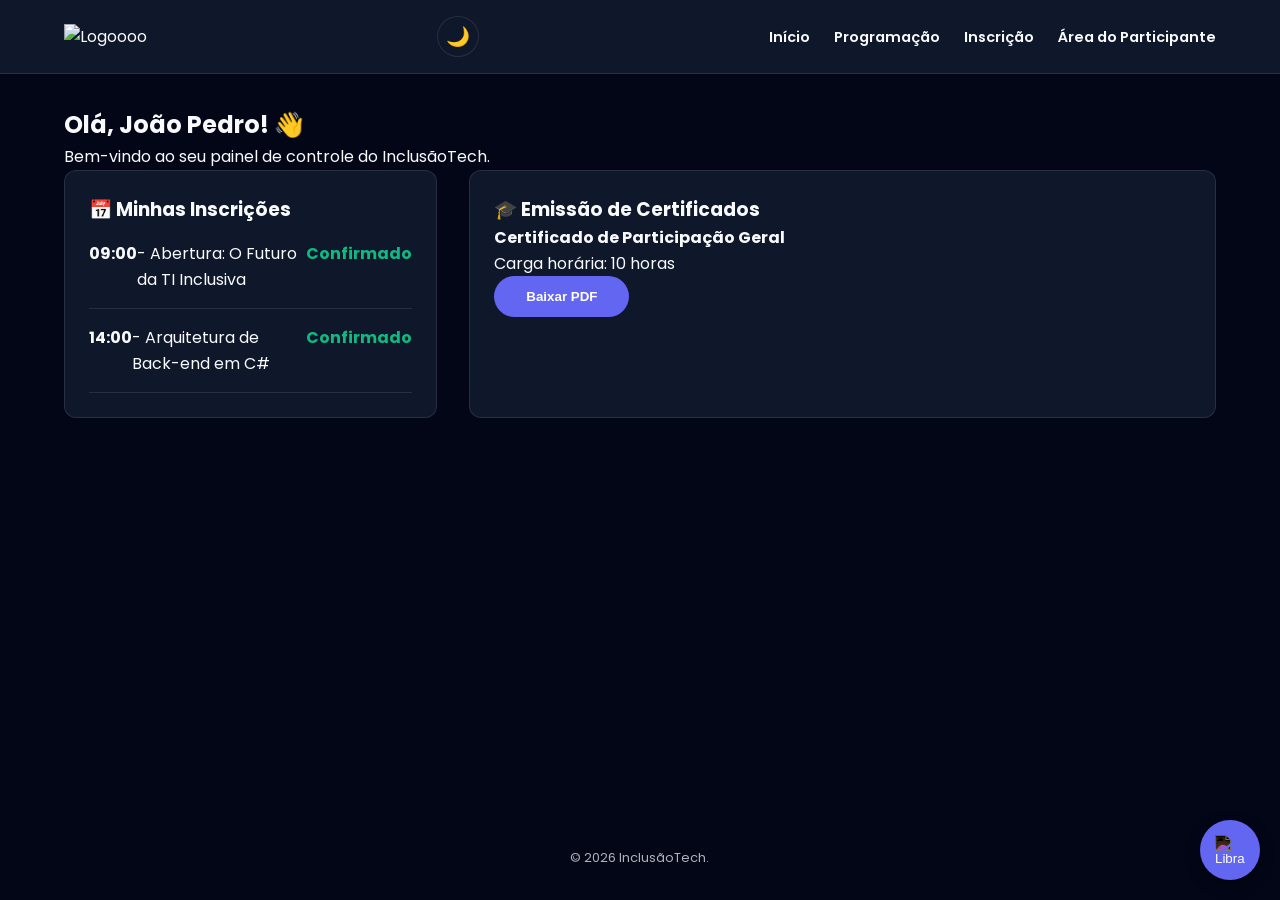
==== area-participante.html @ a6cc50b3 "Add files via upload" ====
<!DOCTYPE html>
<html lang="pt-BR">
<head>
    <meta charset="UTF-8">
    <meta name="viewport" content="width=device-width, initial-scale=1.0">
    <title>Área do Participante - InclusãoTech</title>
    <link rel="stylesheet" href="css/style.css">
</head>
<body>

    <header class="cabecalho-principal">
        <div class="container flex-container">
            <div class="logo">
                <img src="img/logo-placeholder.png" alt="Logoooo">
            </div>
            <button id="btn-tema" class="btn-tema" aria-label="Alternar tema">🌙</button>
            <nav class="navegacao-principal">
                <ul>
                    <li><a href="index.html">Início</a></li>
                    <li><a href="programacao.html">Programação</a></li>
                    <li><a href="formulario.html">Inscrição</a></li>
                    <li><a href="area-participante.html">Área do Participante</a></li>
                </ul>
            </nav>
        </div>
    </header>

    <main class="container">
        <section class="dashboard">
            <div class="boas-vindas">
                <h2>Olá, João Pedro! 👋</h2>
                <p>Bem-vindo ao seu painel de controle do InclusãoTech.</p>
            </div>

            <div class="grid-dashboard">
                
                <aside class="painel-agenda card-palestra">
                    <h3>📅 Minhas Inscrições</h3>
                    <ul class="lista-agenda">
                        <li>
                            <strong>09:00</strong> - Abertura: O Futuro da TI Inclusiva
                            <span class="status-confirmado">Confirmado</span>
                        </li>
                        <li>
                            <strong>14:00</strong> - Arquitetura de Back-end em C#
                            <span class="status-confirmado">Confirmado</span>
                        </li>
                    </ul>
                </aside>

                <section class="painel-certificados card-palestra">
                    <h3>🎓 Emissão de Certificados</h3>
                    <div class="certificado-item">
                        <div>
                            <h4>Certificado de Participação Geral</h4>
                            <p>Carga horária: 10 horas</p>
                        </div>
                        <button class="btn-primario">Baixar PDF</button>
                    </div>
                </section>

            </div>
        </section>
    </main>

    <footer class="rodape-principal">
        <div class="container"><p>&copy; 2026 InclusãoTech.</p></div>
    </footer>

    <button class="btn-libras" aria-label="Ativar tradutor de Libras">
        <img src="img/icone-libras.png" alt="Libras">
    </button>

    <script src="js/script.js"></script>
</body>
</html>
---- css/style.css ----
@import url('https://fonts.googleapis.com/css2?family=Poppins:wght@300;400;600;700&display=swap');

:root {
    /* TEMA ESCURO  */
    --cor-fundo: #020617;
    --cor-card: #0f172a;
    --cor-texto: #f8fafc;
    --cor-texto-mutado: #94a3b8;
    --cor-primaria: #6366f1; 
    --cor-secundaria: #f43f5e;
    --borda: 1px solid rgba(255, 255, 255, 0.1);
    --radius: 12px;
}

body.dark-theme {
    /* TEMA CLARO  */
    --cor-fundo: #f1f5f9;
    --cor-card: #ffffff;
    --cor-texto: #0f172a;
    --cor-texto-mutado: #475569;
    --cor-primaria: #4f46e5;
    --borda: 1px solid rgba(0, 0, 0, 0.1);
}


* { margin: 0; padding: 0; box-sizing: border-box; }

body {
    font-family: 'Poppins', sans-serif;
    background-color: var(--cor-fundo);
    color: var(--cor-texto);
    line-height: 1.6;
    transition: all 0.3s ease;
    min-height: 100vh;
    display: flex;
    flex-direction: column;
}

.container { width: 90%; max-width: 1200px; margin: 0 auto; }
.flex-container { display: flex; justify-content: space-between; align-items: center; flex-wrap: wrap; }
main { flex-grow: 1; padding: 2rem 0; }


.card-base, .simple-card, .bento-item, .card-palestra {
    background-color: var(--cor-card);
    border: var(--borda);
    border-radius: var(--radius);
    padding: 1.5rem;
    transition: transform 0.3s ease, box-shadow 0.3s ease;
}

.card-base:hover, .simple-card:hover, .bento-item:hover, .card-palestra:hover {
    transform: translateY(-8px); 
    box-shadow: 0 10px 20px rgba(0,0,0,0.2);
}

/* 
   Cabeçalho e Botões 
 */
.cabecalho-principal {
    background-color: var(--cor-card);
    padding: 1rem 0;
    border-bottom: var(--borda);
}

.logo img { max-height: 40px; }

.navegacao-principal ul { list-style: none; display: flex; gap: 1.5rem; }
.navegacao-principal a { text-decoration: none; color: var(--cor-texto); font-weight: 600; font-size: 0.9rem; }
.navegacao-principal a:hover { color: var(--cor-primaria); }

.btn-tema {
    background: none; border: var(--borda); font-size: 1.2rem; cursor: pointer; padding: 0.5rem; border-radius: 50%;
}

.btn-primario, .btn-secundario {
    display: inline-block; padding: 0.8rem 2rem; border-radius: 50px; 
    text-decoration: none; font-weight: bold; cursor: pointer; transition: 0.3s; border: none;
}
.btn-primario { background-color: var(--cor-primaria); color: white; }
.btn-secundario { background-color: transparent; color: var(--cor-primaria); border: 2px solid var(--cor-primaria); }

.btn-primario:hover { transform: scale(1.05); }

/* 
   Hero, Stats, e Bento do Index
*/
.hero { padding: 4rem 0; text-align: center; }
.hero h1 { font-size: 2.5rem; color: var(--cor-primaria); margin-bottom: 1rem; }
.hero-botoes { display: flex; gap: 1rem; justify-content: center; margin-top: 2rem; }

.estatisticas { padding: 2rem 0; }
.grid-stats { display: grid; grid-template-columns: repeat(auto-fit, minmax(200px, 1fr)); gap: 1.5rem; }
.stat-numero { display: block; font-size: 2rem; font-weight: 700; color: var(--cor-secundaria); }

.bento-grid { display: grid; grid-template-columns: 1fr; gap: 1.5rem; margin-top: 2rem; }

@media (min-width: 992px) {
    .bento-grid { grid-template-columns: repeat(3, 1fr); }
    .bento-grande { grid-column: 1 / 3; }
    .bento-largo { grid-column: 2 / 4; }
    .hero { text-align: left; }
    .hero-botoes { justify-content: flex-start; }
}

/* 
   5. Página: Programação
 */
.grid-programacao { display: grid; grid-template-columns: repeat(auto-fit, minmax(300px, 1fr)); gap: 1.5rem; margin-top: 2rem; }
.card-hora { color: var(--cor-secundaria); font-weight: bold; font-size: 1.2rem; display: block; margin-bottom: 0.5rem; }
.badge-acessibilidade { background: rgba(99, 102, 241, 0.1); color: var(--cor-primaria); padding: 0.2rem 0.6rem; border-radius: 4px; font-size: 0.8rem; }

/* 
   Página: Formulário
 */
.secao-formulario { max-width: 700px; margin: 2rem auto; }
.form-inscricao fieldset { border: var(--borda); padding: 1.5rem; border-radius: var(--radius); margin-bottom: 1.5rem; }
.form-inscricao legend { padding: 0 0.5rem; font-weight: bold; color: var(--cor-primaria); }

.grupo-input { margin-bottom: 1rem; display: flex; flex-direction: column; }
.grupo-input input, .grupo-input select {
    padding: 0.8rem; border-radius: 8px; border: var(--borda); background: var(--cor-fundo); color: var(--cor-texto); margin-top: 0.4rem;
}
.linha-dupla { display: grid; grid-template-columns: 1fr 1fr; gap: 1rem; }

/* 
    Página Participante
*/
.grid-dashboard { display: grid; grid-template-columns: 1fr; gap: 2rem; }
.lista-agenda { list-style: none; }
.lista-agenda li { padding: 1rem 0; border-bottom: var(--borda); display: flex; justify-content: space-between; }
.status-confirmado { color: #10b981; font-weight: bold; }

@media (min-width: 992px) {
    .grid-dashboard { grid-template-columns: 1fr 2fr; }
}

/* =
   Rodapé e Libras
 */
.rodape-principal { text-align: center; padding: 2rem; opacity: 0.7; font-size: 0.8rem; }

.btn-libras {
    position: fixed; bottom: 20px; right: 20px; background-color: var(--cor-primaria); border: none; border-radius: 50%; width: 60px; height: 60px; cursor: pointer; box-shadow: 0 5px 15px rgba(0,0,0,0.3); display: flex; justify-content: center; align-items: center;
}
.btn-libras img { width: 30px; filter: invert(1); }
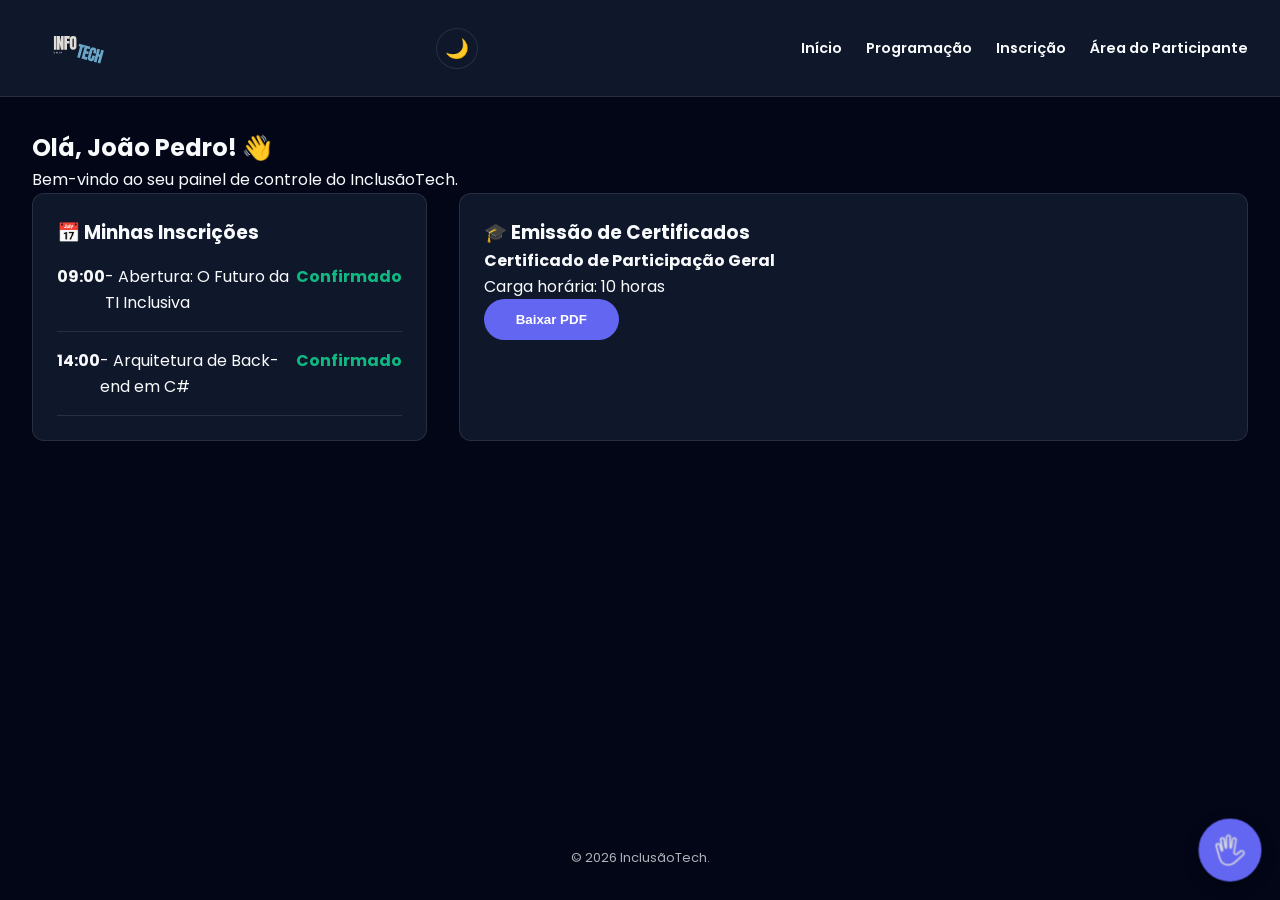
==== commit 42aa3a5a: "Ajuste de layout full-width, nova logo e correção da checkbox" ====
--- a/area-participante.html
+++ b/area-participante.html
@@ -11,7 +11,7 @@
     <header class="cabecalho-principal">
         <div class="container flex-container">
             <div class="logo">
-                <img src="img/logo-placeholder.png" alt="Logoooo">
+                <img src="img/INFo.svg" >
             </div>
             <button id="btn-tema" class="btn-tema" aria-label="Alternar tema">🌙</button>
             <nav class="navegacao-principal">
@@ -68,8 +68,7 @@
     </footer>
 
     <button class="btn-libras" aria-label="Ativar tradutor de Libras">
-        <img src="img/icone-libras.png" alt="Libras">
-    </button>
+<img src="img/Libras.png" alt="Sinal de Libras">    </button>
 
     <script src="js/script.js"></script>
 </body>
--- a/css/style.css
+++ b/css/style.css
@@ -24,6 +24,9 @@
 }
 
 
+
+
+
 * { margin: 0; padding: 0; box-sizing: border-box; }
 
 body {
@@ -37,9 +40,23 @@
     flex-direction: column;
 }
 
-.container { width: 90%; max-width: 1200px; margin: 0 auto; }
-.flex-container { display: flex; justify-content: space-between; align-items: center; flex-wrap: wrap; }
-main { flex-grow: 1; padding: 2rem 0; }
+.container { 
+    width: 95%;          
+    max-width: 1600px;   
+    margin: 0 auto; 
+}
+
+.flex-container { 
+    display: flex; 
+    justify-content: space-between; 
+    align-items: center; 
+    flex-wrap: wrap; 
+}
+
+main { 
+    flex-grow: 1; 
+    padding: 2rem 0; 
+}
 
 
 .card-base, .simple-card, .bento-item, .card-palestra {
@@ -60,41 +77,175 @@
  */
 .cabecalho-principal {
     background-color: var(--cor-card);
-    padding: 1rem 0;
+    padding: 0.5rem 0;
     border-bottom: var(--borda);
-}
-
-.logo img { max-height: 40px; }
-
-.navegacao-principal ul { list-style: none; display: flex; gap: 1.5rem; }
-.navegacao-principal a { text-decoration: none; color: var(--cor-texto); font-weight: 600; font-size: 0.9rem; }
-.navegacao-principal a:hover { color: var(--cor-primaria); }
+    width: 100%; 
+}
+
+.logo img {
+    max-height: 80px; 
+    width: auto;      
+    display: block;   
+    transition: transform 0.3s ease;
+}
+
+
+.logo img:hover {
+    transform: scale(1.05);
+}
+
+
+@media (max-width: 600px) {
+    .logo img {
+        max-height: 60px;
+    }
+}
+
+.navegacao-principal ul { 
+    list-style: none; 
+    display: flex; 
+    gap: 1.5rem; }
+
+.navegacao-principal a { 
+    text-decoration: none; 
+    color: var(--cor-texto); 
+    font-weight: 600; 
+    font-size: 0.9rem; }
+
+.navegacao-principal a:hover { 
+    color: var(--cor-primaria); }
 
 .btn-tema {
-    background: none; border: var(--borda); font-size: 1.2rem; cursor: pointer; padding: 0.5rem; border-radius: 50%;
+    background: none; 
+    border: var(--borda); 
+    font-size: 1.2rem; 
+    cursor: pointer; 
+    padding: 0.5rem; 
+    border-radius: 50%;
 }
 
 .btn-primario, .btn-secundario {
-    display: inline-block; padding: 0.8rem 2rem; border-radius: 50px; 
-    text-decoration: none; font-weight: bold; cursor: pointer; transition: 0.3s; border: none;
-}
-.btn-primario { background-color: var(--cor-primaria); color: white; }
-.btn-secundario { background-color: transparent; color: var(--cor-primaria); border: 2px solid var(--cor-primaria); }
-
-.btn-primario:hover { transform: scale(1.05); }
+    display: inline-block; 
+    padding: 0.8rem 2rem; 
+    border-radius: 50px; 
+    text-decoration: none; 
+    font-weight: bold; 
+    cursor: pointer; 
+    transition: 0.3s; 
+    border: none;
+}
+.btn-primario { 
+    background-color: 
+    var(--cor-primaria); 
+    color: white; 
+}
+
+.btn-secundario { 
+    background-color: transparent; 
+    color: var(--cor-primaria); 
+    border: 2px solid 
+    var(--cor-primaria); 
+}
+
+.btn-primario:hover { 
+    transform: scale(1.05); 
+}
+
+.btn-secundario:hover {
+    transform: scale(1.05);
+}
+
 
 /* 
    Hero, Stats, e Bento do Index
 */
-.hero { padding: 4rem 0; text-align: center; }
-.hero h1 { font-size: 2.5rem; color: var(--cor-primaria); margin-bottom: 1rem; }
-.hero-botoes { display: flex; gap: 1rem; justify-content: center; margin-top: 2rem; }
-
-.estatisticas { padding: 2rem 0; }
-.grid-stats { display: grid; grid-template-columns: repeat(auto-fit, minmax(200px, 1fr)); gap: 1.5rem; }
-.stat-numero { display: block; font-size: 2rem; font-weight: 700; color: var(--cor-secundaria); }
-
-.bento-grid { display: grid; grid-template-columns: 1fr; gap: 1.5rem; margin-top: 2rem; }
+
+.hero { 
+    padding: 4rem 0; 
+    text-align: center; 
+}
+
+.hero h1 { 
+    font-size: 2.5rem; 
+    color: var(--cor-primaria); 
+    margin-bottom: 1rem; 
+}
+
+.hero-botoes { 
+    display: flex; 
+    gap: 1rem; 
+    justify-content: center; 
+    margin-top: 2rem; 
+}
+
+
+.hero-wrapper {
+    padding: rem 0;
+}
+
+.hero-grid {
+    display: flex;
+    align-items: center; /* Centraliza a imagem verticalmente com o texto */
+    justify-content: space-between;
+    gap: 3rem; /* Aumentamos um pouco o espaço entre texto e imagem */
+}
+
+.hero-conteudo {
+    /* MÁGICA AQUI: O texto ganha mais espaço (60%) */
+    flex: 0 0 60%; 
+    text-align: left;
+}
+
+.hero-imagem {
+    margin-top: 2rem;
+    flex: 0 0 40%;
+    display: flex;
+    justify-content: center; /* Centraliza a foto no espaço dela */
+}
+
+.hero-imagem img {
+    width: 100%;
+    /* Limita a altura para não ficar um paredão gigante */
+    height: 380px; 
+    object-fit: cover; /* Corta as sobras sem esticar */
+    border-radius: var(--radius); /* Mantém o arredondado que você gosta */
+    box-shadow: 0 10px 25px rgba(0,0,0,0.2); /* Sombra suave pro PIM */
+}
+
+/* No Mobile (celular), volta a ficar um embaixo do outro */
+@media (max-width: 992px) {
+    .hero-grid {
+        flex-direction: column-reverse; /* Foto embaixo, texto em cima (melhor pra SEO) */
+        text-align: center;
+    }
+    .hero-conteudo { text-align: center; flex: 1 1 100%; }
+    .hero-imagem { flex: 1 1 100%; }
+    .hero-imagem img { height: 280px; }
+}
+
+.estatisticas { 
+    padding: 2rem 0; 
+}
+
+.grid-stats { 
+    display: grid; 
+    grid-template-columns: repeat(auto-fit, minmax(200px, 1fr)); 
+    gap: 1.5rem; 
+}
+
+.stat-numero { 
+    display: block; 
+    font-size: 2rem; 
+    font-weight: 700; 
+    color: var(--cor-secundaria); 
+}
+
+.bento-grid { 
+    display: grid; 
+    grid-template-columns: 1fr; 
+    gap: 1.5rem; 
+    margin-top: 2rem; 
+}
 
 @media (min-width: 992px) {
     .bento-grid { grid-template-columns: repeat(3, 1fr); }
@@ -105,43 +256,237 @@
 }
 
 /* 
-   5. Página: Programação
+   Página: Programação
  */
-.grid-programacao { display: grid; grid-template-columns: repeat(auto-fit, minmax(300px, 1fr)); gap: 1.5rem; margin-top: 2rem; }
-.card-hora { color: var(--cor-secundaria); font-weight: bold; font-size: 1.2rem; display: block; margin-bottom: 0.5rem; }
-.badge-acessibilidade { background: rgba(99, 102, 241, 0.1); color: var(--cor-primaria); padding: 0.2rem 0.6rem; border-radius: 4px; font-size: 0.8rem; }
+.grid-programacao { 
+    display: grid; 
+    grid-template-columns: 
+    repeat(auto-fit, minmax(300px, 1fr)); 
+    gap: 1.5rem; 
+    margin-top: 2rem; 
+}
+
+.card-hora { 
+    color: 
+    var(--cor-secundaria); 
+    font-weight: bold; 
+    font-size: 1.2rem; 
+    display: block; 
+    margin-bottom: 0.5rem; 
+}
+
+.badge-acessibilidade { 
+    background: rgba(99, 102, 241, 0.1); 
+    color: var(--cor-primaria); 
+    padding: 0.2rem 0.6rem; 
+    border-radius: 4px; 
+    font-size: 0.8rem; 
+}
 
 /* 
    Página: Formulário
  */
-.secao-formulario { max-width: 700px; margin: 2rem auto; }
-.form-inscricao fieldset { border: var(--borda); padding: 1.5rem; border-radius: var(--radius); margin-bottom: 1.5rem; }
-.form-inscricao legend { padding: 0 0.5rem; font-weight: bold; color: var(--cor-primaria); }
-
-.grupo-input { margin-bottom: 1rem; display: flex; flex-direction: column; }
-.grupo-input input, .grupo-input select {
-    padding: 0.8rem; border-radius: 8px; border: var(--borda); background: var(--cor-fundo); color: var(--cor-texto); margin-top: 0.4rem;
-}
-.linha-dupla { display: grid; grid-template-columns: 1fr 1fr; gap: 1rem; }
+
+.secao-formulario { 
+    max-width: 700px; 
+    margin: 2rem auto; 
+}
+
+.form-inscricao fieldset { 
+    border: var(--borda); 
+    padding: 1.5rem; 
+    border-radius: var(--radius); 
+    margin-bottom: 1.5rem; 
+}
+
+.form-inscricao legend { 
+    padding: 0 0.5rem; 
+    font-weight: bold; 
+    color: var(--cor-primaria); 
+}
+
+.grupo-input { 
+    margin-bottom: 1.2rem; 
+    display: flex; 
+    flex-direction: column; 
+}
+
+.grupo-input input, 
+.grupo-input select {
+    width: 100%; 
+    padding: 0.8rem; 
+    border-radius: 8px; 
+    border: var(--borda); 
+    background: var(--cor-fundo); 
+    color: var(--cor-texto); 
+    margin-top: 0.4rem;
+    font-family: inherit;
+}
+
+.linha-dupla { 
+    display: grid; 
+    grid-template-columns: 1fr 1fr; 
+    gap: 1rem; 
+}
+
+
+.checkbox-container {
+    display: flex; 
+    flex-direction: row; 
+    align-items: center; 
+    gap: 15px; 
+    margin-top: 1.5rem;
+    padding: 1rem;
+    background: rgba(99, 102, 241, 0.05);
+    border-radius: var(--radius);
+    cursor: pointer;
+}
+
+
+.form-inscricao .checkbox-container input[type="checkbox"] {
+    width: 20px; 
+    height: 20px;
+    margin: 0;
+    flex-shrink: 0; 
+}
+
+.checkbox-container label {
+    font-size: 0.85rem;
+    cursor: pointer;
+    margin: 0;
+    line-height: 1.4;
+}
 
 /* 
     Página Participante
 */
-.grid-dashboard { display: grid; grid-template-columns: 1fr; gap: 2rem; }
-.lista-agenda { list-style: none; }
-.lista-agenda li { padding: 1rem 0; border-bottom: var(--borda); display: flex; justify-content: space-between; }
-.status-confirmado { color: #10b981; font-weight: bold; }
+.grid-dashboard { 
+    display: grid; 
+    grid-template-columns: 1fr; 
+    gap: 2rem; 
+}
+
+.lista-agenda { 
+    list-style: none; 
+}
+
+.lista-agenda li { 
+    padding: 1rem 0; 
+    border-bottom: 
+    var(--borda); 
+    display: flex; 
+    justify-content: space-between; 
+}
+
+.status-confirmado { 
+    color: #10b981; 
+    font-weight: bold; 
+}
 
 @media (min-width: 992px) {
     .grid-dashboard { grid-template-columns: 1fr 2fr; }
 }
 
-/* =
+/* 
    Rodapé e Libras
+*/
+.rodape-principal { 
+    text-align: center; 
+    padding: 2rem; 
+    opacity: 0.7; 
+    font-size: 0.8rem; 
+}
+
+.btn-libras {
+    position: fixed; 
+    bottom: 20px; 
+    right: 20px; 
+    background-color: 
+    var(--cor-primaria); 
+    border: none; 
+    border-radius: 50%; 
+    width: 60px; 
+    height: 60px; 
+    cursor: pointer; 
+    box-shadow: 0 5px 15px rgba(0,0,0,0.3); 
+    display: flex; 
+    justify-content: center; 
+    align-items: center;
+     transform: scale(1.05);
+}
+.btn-libras img { 
+    width: 30px; 
+    filter: invert(1); 
+}
+
+/* 
+    Página Sobre Nós
  */
-.rodape-principal { text-align: center; padding: 2rem; opacity: 0.7; font-size: 0.8rem; }
-
-.btn-libras {
-    position: fixed; bottom: 20px; right: 20px; background-color: var(--cor-primaria); border: none; border-radius: 50%; width: 60px; height: 60px; cursor: pointer; box-shadow: 0 5px 15px rgba(0,0,0,0.3); display: flex; justify-content: center; align-items: center;
-}
-.btn-libras img { width: 30px; filter: invert(1); }+.secao-sobre-cheia { 
+    padding: 3rem 0; 
+    animation: fadeIn 0.8s ease; 
+}
+
+.conteudo-sobre { 
+    margin-bottom: 3rem; 
+}
+
+.conteudo-sobre h2 { 
+    color: var(--cor-primaria); 
+    margin-bottom: 1.5rem; 
+}
+
+.grid-tres-colunas { 
+    display: grid; 
+    grid-template-columns: repeat(auto-fit, minmax(200px, 1fr)); 
+    gap: 1.5rem; 
+    margin-top: 2rem; 
+}
+
+.box-valor { 
+    background: rgba(99, 102, 241, 0.05); 
+    padding: 1.5rem; 
+    border-radius: 8px; 
+    border-left: 4px solid var(--cor-secundaria); 
+}
+
+.equipe-secao { text-align: center; margin-top: 4rem; }
+.grid-equipe { 
+    display: flex; 
+    flex-wrap: wrap; 
+    justify-content: center; 
+    gap: 2rem; 
+    margin-top: 2rem;
+    max-width: 1000px; 
+    margin-left: auto;
+    margin-right: auto;
+}
+
+.card-membro { 
+    flex: 0 1 calc(30% - 1rem); 
+    min-width: 250px; 
+    text-align: center;
+}
+
+
+@media (max-width: 768px) {
+    .card-membro {
+        flex: 1 1 100%;
+    }
+}
+
+.card-membro { text-align: center; }
+.foto-membro { 
+    font-size: 3rem; 
+    background: var(--cor-fundo); 
+    width: 80px; height: 80px; 
+    line-height: 80px; 
+    margin: 0 auto 1rem; 
+    border-radius: 50%; 
+    border: 2px solid var(--cor-primaria); 
+}
+
+@keyframes fadeIn {
+    from { opacity: 0; transform: translateY(10px); }
+    to { opacity: 1; transform: translateY(0); }
+}
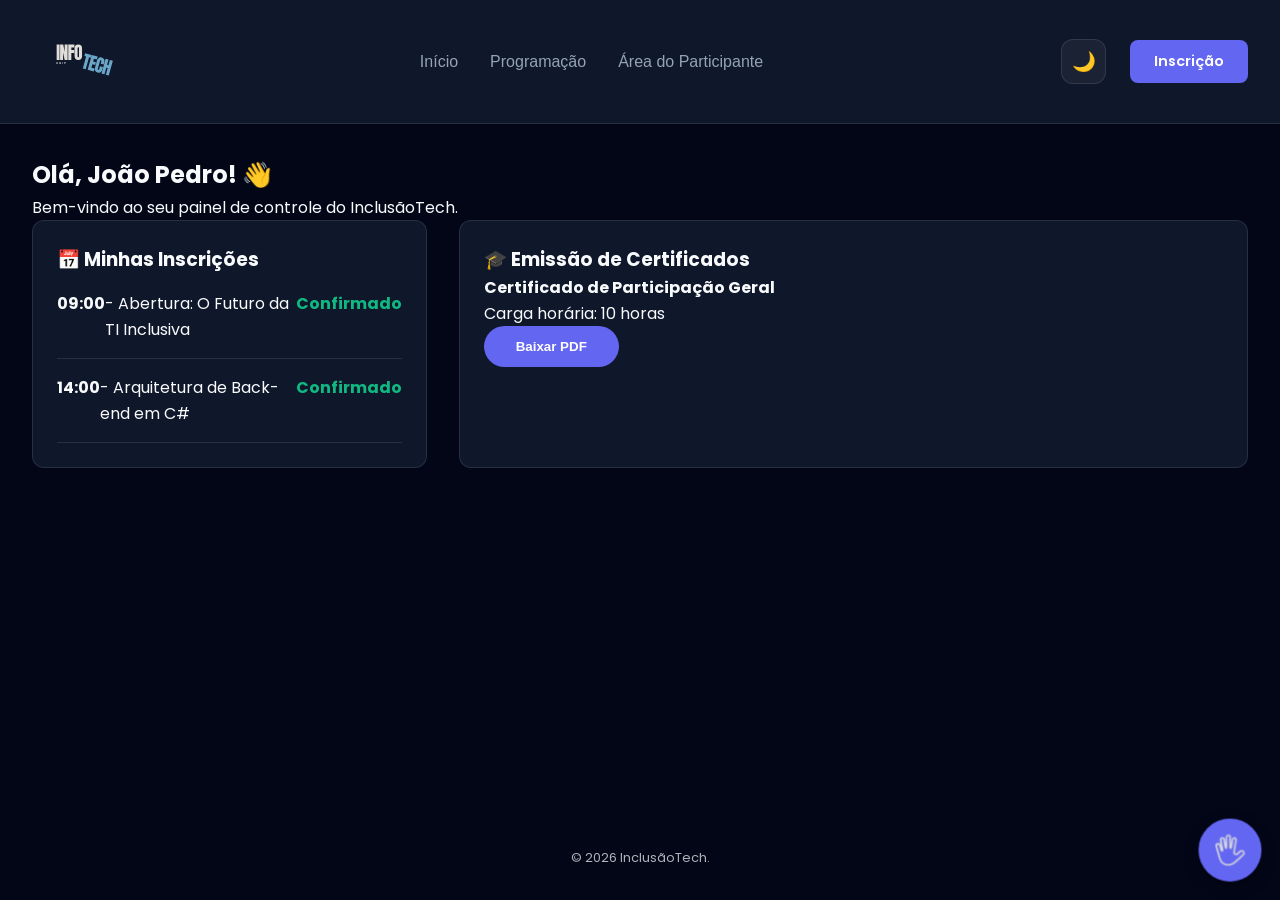
==== commit 10b00bd0: "ultima configuração da NavBar" ====
--- a/area-participante.html
+++ b/area-participante.html
@@ -9,19 +9,25 @@
 <body>
 
     <header class="cabecalho-principal">
-        <div class="container flex-container">
+        <div class="container navbar-grid">
             <div class="logo">
-                <img src="img/INFo.svg" >
+                <a href="index.html">
+                    <img src="img/INFo.svg" alt="Logo InfoTech UNIP">
+                </a>
             </div>
-            <button id="btn-tema" class="btn-tema" aria-label="Alternar tema">🌙</button>
+
             <nav class="navegacao-principal">
                 <ul>
                     <li><a href="index.html">Início</a></li>
                     <li><a href="programacao.html">Programação</a></li>
-                    <li><a href="formulario.html">Inscrição</a></li>
-                    <li><a href="area-participante.html">Área do Participante</a></li>
+                    <li><a href="area-participante.html">Área do Participante</a></li>  
                 </ul>
             </nav>
+
+            <div class="navbar-acoes">
+                <button id="btn-tema" class="btn-tema" title="Alternar Tema">🌙</button>
+                <a href="formulario.html" class="btn-nav-inscricao">Inscrição</a>
+            </div>
         </div>
     </header>
 
@@ -68,7 +74,8 @@
     </footer>
 
     <button class="btn-libras" aria-label="Ativar tradutor de Libras">
-<img src="img/Libras.png" alt="Sinal de Libras">    </button>
+        <img src="img/Libras.png" alt="Sinal de Libras">    
+    </button>
 
     <script src="js/script.js"></script>
 </body>
--- a/css/style.css
+++ b/css/style.css
@@ -77,15 +77,23 @@
  */
 .cabecalho-principal {
     background-color: var(--cor-card);
-    padding: 0.5rem 0;
+    padding: 0.8rem 0;
     border-bottom: var(--borda);
-    width: 100%; 
+    position: sticky; /* Ela gruda no topo ao rolar */
+    top: 0;
+    z-index: 1000;
+    backdrop-filter: blur(10px); /* Efeito de vidro se o fundo for levemente transparente */
+}
+
+.navbar-grid {
+    display: flex;
+    justify-content: space-between;
+    align-items: center;
 }
 
 .logo img {
-    max-height: 80px; 
-    width: auto;      
-    display: block;   
+    height: 90px; /* Aumentei para dar presença */
+    width: auto;
     transition: transform 0.3s ease;
 }
 
@@ -101,27 +109,85 @@
     }
 }
 
-.navegacao-principal ul { 
-    list-style: none; 
-    display: flex; 
-    gap: 1.5rem; }
-
-.navegacao-principal a { 
-    text-decoration: none; 
-    color: var(--cor-texto); 
-    font-weight: 600; 
-    font-size: 0.9rem; }
-
-.navegacao-principal a:hover { 
-    color: var(--cor-primaria); }
+.navegacao-principal ul {
+    list-style: none;
+    display: flex;
+    gap: 2rem;
+}
+
+.navegacao-principal a {
+    text-decoration: none;
+    color: var(--cor-texto-mutado);
+    font-weight: 500;
+    font-size: 1rem;
+    transition: color 0.3s ease;
+    position: relative;
+}
+
+.navegacao-principal a:hover, 
+.navegacao-principal a.active {
+    color: var(--cor-primaria);
+}
+
+.navegacao-principal a::after {
+    content: '';
+    position: absolute;
+    width: 0;
+    height: 2px;
+    bottom: -5px;
+    left: 0;
+    background-color: var(--cor-primaria);
+    transition: width 0.3s ease;
+}
+
+.navegacao-principal a:hover::after {
+    width: 100%;
+}
+
+.navbar-acoes {
+    display: flex;
+    align-items: center;
+    gap: 1.5rem;
+}
 
 .btn-tema {
-    background: none; 
-    border: var(--borda); 
-    font-size: 1.2rem; 
-    cursor: pointer; 
-    padding: 0.5rem; 
-    border-radius: 50%;
+    background: rgba(255, 255, 255, 0.05);
+    border: var(--borda);
+    font-size: 1.2rem;
+    cursor: pointer;
+    width: 45px;
+    height: 45px;
+    border-radius: 12px;
+    display: flex;
+    align-items: center;
+    justify-content: center;
+    transition: 0.3s;
+}
+
+.btn-tema:hover {
+    background: rgba(99, 102, 241, 0.1);
+    transform: rotate(15deg);
+}
+
+.btn-nav-inscricao {
+    background-color: var(--cor-primaria);
+    color: white;
+    padding: 0.6rem 1.5rem;
+    border-radius: 8px;
+    text-decoration: none;
+    font-weight: 600;
+    font-size: 0.9rem;
+    transition: 0.3s;
+}
+
+.btn-nav-inscricao:hover {
+    background-color: var(--cor-secundaria);
+    box-shadow: 0 4px 15px rgba(244, 63, 94, 0.3);
+}
+
+@media (max-width: 992px) {
+    .navegacao-principal { display: none; } 
+    .logo img { height: 70px; }
 }
 
 .btn-primario, .btn-secundario {
@@ -185,13 +251,13 @@
 
 .hero-grid {
     display: flex;
-    align-items: center; /* Centraliza a imagem verticalmente com o texto */
+    align-items: center; 
     justify-content: space-between;
-    gap: 3rem; /* Aumentamos um pouco o espaço entre texto e imagem */
+    gap: 3rem; 
 }
 
 .hero-conteudo {
-    /* MÁGICA AQUI: O texto ganha mais espaço (60%) */
+    
     flex: 0 0 60%; 
     text-align: left;
 }
@@ -200,22 +266,22 @@
     margin-top: 2rem;
     flex: 0 0 40%;
     display: flex;
-    justify-content: center; /* Centraliza a foto no espaço dela */
+    justify-content: center; 
 }
 
 .hero-imagem img {
     width: 100%;
-    /* Limita a altura para não ficar um paredão gigante */
+    
     height: 380px; 
-    object-fit: cover; /* Corta as sobras sem esticar */
-    border-radius: var(--radius); /* Mantém o arredondado que você gosta */
-    box-shadow: 0 10px 25px rgba(0,0,0,0.2); /* Sombra suave pro PIM */
-}
-
-/* No Mobile (celular), volta a ficar um embaixo do outro */
+    object-fit: cover; 
+    border-radius: var(--radius); 
+    box-shadow: 0 10px 25px rgba(0,0,0,0.2); 
+}
+
+
 @media (max-width: 992px) {
     .hero-grid {
-        flex-direction: column-reverse; /* Foto embaixo, texto em cima (melhor pra SEO) */
+        flex-direction: column-reverse; 
         text-align: center;
     }
     .hero-conteudo { text-align: center; flex: 1 1 100%; }
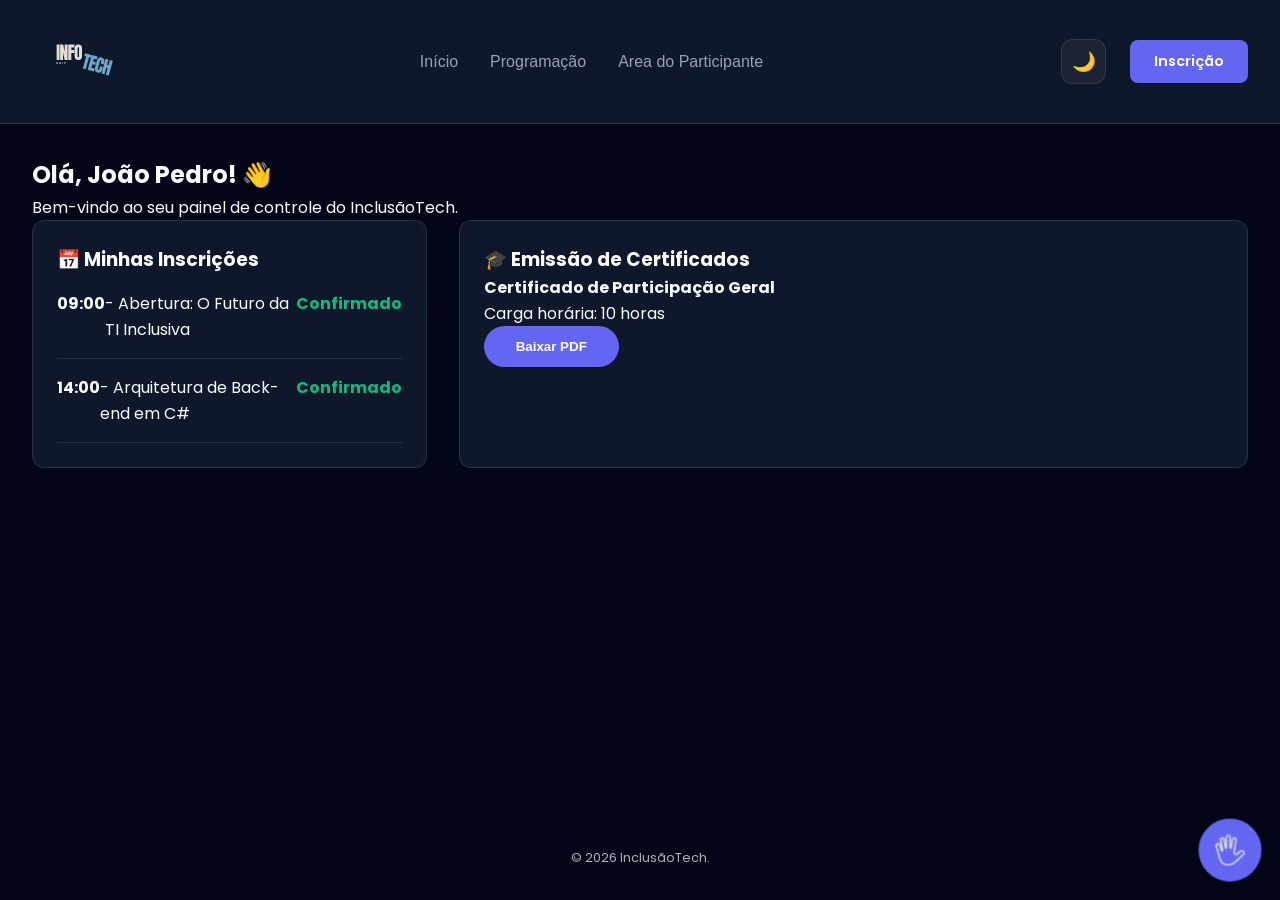
==== commit 99c663b4: "Ultimas alterações no Front-end" ====
--- a/area-participante.html
+++ b/area-participante.html
@@ -4,23 +4,22 @@
     <meta charset="UTF-8">
     <meta name="viewport" content="width=device-width, initial-scale=1.0">
     <title>Área do Participante - InclusãoTech</title>
-    <link rel="stylesheet" href="css/style.css">
+    <link rel="stylesheet" href="./css/style.css">
 </head>
 <body>
 
     <header class="cabecalho-principal">
         <div class="container navbar-grid">
             <div class="logo">
-                <a href="index.html">
-                    <img src="img/INFo.svg" alt="Logo InfoTech UNIP">
-                </a>
+                <a href="index.html"><img src="./img/INFo.svg"  alt="Logo"></a>
             </div>
 
-            <nav class="navegacao-principal">
-                <ul>
+            <button class="menu-toggle" id="menu-toggle" aria-label="Abrir Menu">☰</button>
+
+            <nav class="navegacao-principal" id="nav-links"> <ul>
                     <li><a href="index.html">Início</a></li>
                     <li><a href="programacao.html">Programação</a></li>
-                    <li><a href="area-participante.html">Área do Participante</a></li>  
+                    <li><a href="area-participante.html">Area do Participante</a></li>
                 </ul>
             </nav>
 
@@ -74,9 +73,9 @@
     </footer>
 
     <button class="btn-libras" aria-label="Ativar tradutor de Libras">
-        <img src="img/Libras.png" alt="Sinal de Libras">    
+        <img src="./img/Libras.png" alt="Sinal de Libras">    
     </button>
 
-    <script src="js/script.js"></script>
+    <script src="./js/script.js"></script>
 </body>
 </html>
--- a/css/style.css
+++ b/css/style.css
@@ -75,14 +75,14 @@
 /* 
    Cabeçalho e Botões 
  */
+
 .cabecalho-principal {
     background-color: var(--cor-card);
     padding: 0.8rem 0;
     border-bottom: var(--borda);
-    position: sticky; /* Ela gruda no topo ao rolar */
+    position: sticky;
     top: 0;
     z-index: 1000;
-    backdrop-filter: blur(10px); /* Efeito de vidro se o fundo for levemente transparente */
 }
 
 .navbar-grid {
@@ -91,27 +91,17 @@
     align-items: center;
 }
 
+/* 1. Lado Esquerdo: Logo */
 .logo img {
-    height: 90px; /* Aumentei para dar presença */
+    height: 90px;
     width: auto;
-    transition: transform 0.3s ease;
-}
-
-
-.logo img:hover {
-    transform: scale(1.05);
-}
-
-
-@media (max-width: 600px) {
-    .logo img {
-        max-height: 60px;
-    }
-}
-
+    transition: 0.3s;
+}
+
+/* 2. Centro: Navegação (DESKTOP PADRÃO) */
 .navegacao-principal ul {
     list-style: none;
-    display: flex;
+    display: flex; /* Links lado a lado no PC */
     gap: 2rem;
 }
 
@@ -120,10 +110,115 @@
     color: var(--cor-texto-mutado);
     font-weight: 500;
     font-size: 1rem;
+    position: relative;
     transition: color 0.3s ease;
-    position: relative;
-}
-
+}
+
+.navegacao-principal a:hover, 
+.navegacao-principal a.active {
+    color: var(--cor-primaria);
+}
+
+/* Linha bonitinha do hover */
+.navegacao-principal a::after {
+    content: '';
+    position: absolute;
+    width: 0;
+    height: 2px;
+    bottom: -5px;
+    left: 0;
+    background-color: var(--cor-primaria);
+    transition: width 0.3s ease;
+}
+
+.navegacao-principal a:hover::after {
+    width: 100%;
+}
+
+/* 3. Lado Direito: Ações */
+.navbar-acoes {
+    display: flex;
+    align-items: center;
+    gap: 1.5rem;
+}
+
+.btn-tema {
+    background: rgba(255, 255, 255, 0.05);
+    border: var(--borda);
+    font-size: 1.2rem;
+    cursor: pointer;
+    width: 45px;
+    height: 45px;
+    border-radius: 12px;
+}
+
+.btn-nav-inscricao {
+    background-color: var(--cor-primaria);
+    color: white;
+    padding: 0.6rem 1.5rem;
+    border-radius: 8px;
+    text-decoration: none;
+    font-weight: 600;
+}
+
+/* 4. Botão Menu Sanduíche (ESCONDIDO NO PC) */
+.menu-toggle {
+    display: none; /* A mágica começa aqui: ele some no desktop */
+    background: none;
+    border: none;
+    font-size: 2rem;
+    color: var(--cor-texto);
+    cursor: pointer;
+    z-index: 1001;
+}
+
+/* =========================================
+   MEDIA QUERY: AJUSTE MOBILE (< 992px)
+========================================= */
+@media (max-width: 992px) {
+    .logo img { height: 60px; }
+
+    /* Mostra o botão sanduíche no celular */
+    .menu-toggle { display: block; }
+
+    /* Transforma os links num painel vertical oculto */
+    .navegacao-principal {
+        position: absolute;
+        top: 100%;
+        left: 0;
+        width: 100%;
+        background-color: var(--cor-card);
+        border-bottom: var(--borda);
+        padding: 1rem 0;
+        
+        display: none; /* Começa escondido no celular */
+        opacity: 0;
+        transform: translateY(-10px);
+        transition: all 0.3s ease;
+    }
+
+    /* Classe ativada pelo JavaScript */
+    .navegacao-principal.active {
+        display: block; /* Aparece quando clicado */
+        opacity: 1;
+        transform: translateY(0);
+    }
+
+    /* Ajusta a lista para ficar vertical */
+    .navegacao-principal ul {
+        flex-direction: column;
+        align-items: center;
+        gap: 1rem;
+    }
+
+    .navegacao-principal a {
+        font-size: 1.1rem;
+        width: 100%;
+        text-align: center;
+    }
+    
+    .navegacao-principal a::after { display: none; } /* Tira a linha no mobile */
+}
 .navegacao-principal a:hover, 
 .navegacao-principal a.active {
     color: var(--cor-primaria);
